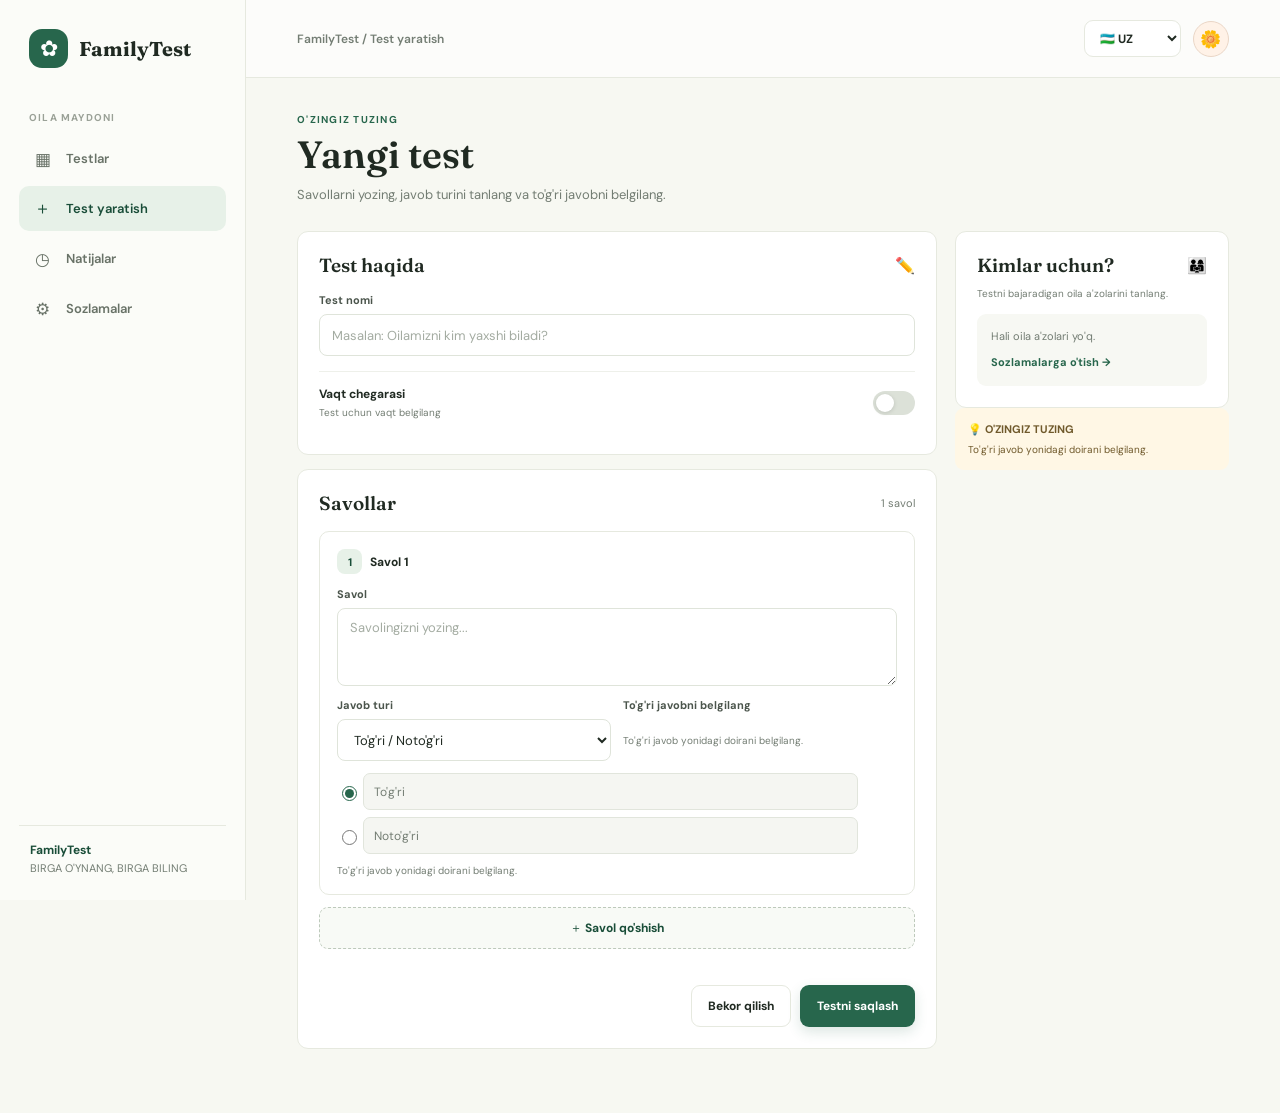
==== Question.html @ 24ad28c7 "first commit" ====
<!doctype html>
<html lang="uz">
<head>
	<meta charset="utf-8">
	<meta name="viewport" content="width=device-width, initial-scale=1">
	<meta name="theme-color" content="#f7f8f2">
	<meta name="description" content="Build a custom family quiz.">
	<title>FamilyTest | Create a test</title>
	<link rel="preconnect" href="https://fonts.googleapis.com">
	<link rel="preconnect" href="https://fonts.gstatic.com" crossorigin>
	<link href="https://fonts.googleapis.com/css2?family=DM+Sans:wght@400;500;600;700&family=Fraunces:opsz,wght@9..144,600;9..144,700&display=swap" rel="stylesheet">
	<link rel="stylesheet" href="Style.css">
	<script src="app.js" defer></script>
</head>
<body data-page="builder">
	<div id="app"></div>
</body>
</html>
---- Style.css ----
:root {
	color-scheme: light;
	--paper: #f7f8f2;
	--surface: #fff;
	--ink: #202a22;
	--muted: #737d73;
	--line: #e6e9df;
	--green: #27664c;
	--green-dark: #194d38;
	--green-soft: #e7f1e8;
	--coral: #e7745c;
	--coral-soft: #fff0e9;
	--yellow: #f2cb68;
	--shadow: 0 16px 44px rgba(32, 42, 34, .07);
	font-family: "DM Sans", "Segoe UI", sans-serif;
	font-synthesis: none;
	text-rendering: optimizeLegibility;
}

* { box-sizing: border-box; }
html { min-width: 320px; scroll-behavior: smooth; }
body { margin: 0; background: var(--paper); color: var(--ink); }
button, input, select, textarea { font: inherit; }
button, a, select { -webkit-tap-highlight-color: transparent; }
button { color: inherit; }
a { color: inherit; text-decoration: none; }
button:focus-visible, a:focus-visible, input:focus-visible, select:focus-visible, textarea:focus-visible { outline: 3px solid rgba(231, 116, 92, .42); outline-offset: 2px; }

.app-shell { min-height: 100vh; }
.sidebar { position: fixed; inset: 0 auto 0 0; z-index: 5; display: flex; width: 246px; flex-direction: column; padding: 29px 19px 20px; border-right: 1px solid var(--line); background: #fbfcf8; }
.brand { display: flex; align-items: center; gap: 11px; padding: 0 10px; }
.brand-mark { display: grid; width: 39px; height: 39px; place-items: center; border-radius: 13px; background: var(--green); color: #fff; font-size: 22px; }
.brand-name { font-family: "Fraunces", Georgia, serif; font-size: 20px; font-weight: 700; letter-spacing: 0; }
.nav-label { margin: 43px 10px 12px; color: #9aa197; font-size: 10px; font-weight: 700; letter-spacing: 1.2px; text-transform: uppercase; }
.side-nav { display: grid; gap: 5px; }
.nav-link { display: flex; min-height: 45px; align-items: center; gap: 12px; padding: 0 12px; border-radius: 10px; color: #687267; font-size: 13px; font-weight: 600; transition: background .18s ease, color .18s ease, transform .18s ease; }
.nav-link:hover { transform: translateX(2px); background: #f0f3eb; color: var(--green-dark); }
.nav-link.active { background: var(--green-soft); color: var(--green-dark); }
.nav-icon { display: grid; width: 23px; place-items: center; font-size: 17px; }
.sidebar-bottom { margin-top: auto; padding: 15px 11px 2px; border-top: 1px solid var(--line); color: var(--muted); font-size: 11px; line-height: 1.6; }
.sidebar-bottom strong { display: block; color: var(--green-dark); font-size: 12px; }

.main-area { min-height: 100vh; margin-left: 246px; }
.topbar { display: flex; min-height: 78px; align-items: center; justify-content: space-between; gap: 16px; padding: 16px clamp(22px, 4vw, 58px); border-bottom: 1px solid var(--line); background: rgba(255, 255, 255, .64); }
.breadcrumb { color: var(--muted); font-size: 12px; font-weight: 600; }
.topbar-right { display: flex; align-items: center; gap: 12px; }
.language-select { min-height: 37px; padding: 0 30px 0 11px; border: 1px solid var(--line); border-radius: 9px; background-color: #fff; color: var(--ink); font-size: 12px; font-weight: 700; }
.user-dot { display: grid; width: 36px; height: 36px; place-items: center; border: 1px solid #ead6c6; border-radius: 50%; background: #fff2e7; font-size: 17px; }
.page-content { width: min(1210px, 100%); margin: 0 auto; padding: 35px clamp(22px, 4vw, 58px) 64px; animation: rise-in .42s ease both; }
@keyframes rise-in { from { opacity: 0; transform: translateY(8px); } to { opacity: 1; transform: translateY(0); } }
.page-heading { display: flex; align-items: flex-end; justify-content: space-between; gap: 20px; margin-bottom: 26px; }
.eyebrow { margin: 0 0 8px; color: var(--green); font-size: 10px; font-weight: 700; letter-spacing: 1.25px; text-transform: uppercase; }
h1, h2, h3, p { margin-top: 0; }
h1, .display-title { margin-bottom: 8px; font-family: "Fraunces", Georgia, serif; font-size: clamp(27px, 3vw, 38px); font-weight: 600; line-height: 1.12; letter-spacing: 0; }
h2 { margin-bottom: 7px; font-family: "Fraunces", Georgia, serif; font-size: 22px; font-weight: 600; letter-spacing: 0; }
h3 { margin-bottom: 6px; font-size: 14px; letter-spacing: 0; }
.subheading, .muted { color: var(--muted); font-size: 13px; line-height: 1.6; }
.subheading { max-width: 590px; margin-bottom: 0; }

.button { display: inline-flex; min-height: 42px; align-items: center; justify-content: center; gap: 8px; padding: 0 16px; border: 1px solid transparent; border-radius: 9px; cursor: pointer; font-size: 12px; font-weight: 700; transition: transform .16s ease, background .16s ease, box-shadow .16s ease; }
.button:hover { transform: translateY(-1px); }
.button-primary { background: var(--green); color: white; box-shadow: 0 5px 13px rgba(39, 102, 76, .16); }
.button-primary:hover { background: var(--green-dark); }
.button-secondary { border-color: var(--line); background: #fff; color: var(--ink); }
.button-secondary:hover { border-color: #bfcbbd; }
.button-quiet { min-height: 35px; padding: 0 10px; background: transparent; color: var(--muted); }
.button-quiet:hover { background: #f0f3eb; color: var(--green-dark); }
.button-danger { min-height: 35px; padding: 0 10px; background: var(--coral-soft); color: #a44734; }
.button:disabled { cursor: not-allowed; opacity: .5; transform: none; }
.icon-button { display: grid; width: 36px; height: 36px; place-items: center; border: 1px solid var(--line); border-radius: 9px; background: #fff; cursor: pointer; font-size: 15px; }

.hero-panel { position: relative; display: grid; min-height: 233px; grid-template-columns: minmax(0, 1.28fr) minmax(210px, .72fr); overflow: hidden; border-radius: 13px; background: var(--green-dark); color: #fff; box-shadow: var(--shadow); }
.hero-copy { position: relative; z-index: 1; display: flex; flex-direction: column; align-items: flex-start; justify-content: center; padding: 32px clamp(24px, 4vw, 43px); }
.hero-copy .eyebrow { color: #b9d5bc; }
.hero-copy h1 { max-width: 480px; margin-bottom: 11px; font-size: clamp(29px, 3.7vw, 43px); }
.hero-copy p { max-width: 455px; margin-bottom: 20px; color: #d3e0d4; font-size: 13px; line-height: 1.6; }
.hero-copy .button { background: var(--yellow); color: #273a2a; box-shadow: none; }
.hero-image { position: relative; min-height: 100%; background: #75967a; }
.hero-image::after { position: absolute; inset: 0; background: linear-gradient(90deg, var(--green-dark) 0%, rgba(25,77,56,.1) 47%, rgba(25,77,56,.03) 100%); content: ""; }
.hero-image img { width: 100%; height: 100%; min-height: 233px; object-fit: cover; object-position: center 43%; }
.hero-sticker { position: absolute; right: 24px; bottom: 18px; z-index: 1; display: grid; width: 58px; height: 58px; place-items: center; transform: rotate(8deg); border: 3px solid rgba(255,255,255,.7); border-radius: 18px; background: var(--yellow); font-size: 29px; }

.stats-grid { display: grid; grid-template-columns: repeat(3, minmax(0, 1fr)); gap: 13px; margin: 19px 0 35px; }
.stat-card { display: flex; min-height: 85px; align-items: center; gap: 13px; padding: 16px 18px; border: 1px solid var(--line); border-radius: 11px; background: var(--surface); }
.stat-icon { display: grid; width: 40px; height: 40px; flex: 0 0 auto; place-items: center; border-radius: 12px; background: var(--green-soft); font-size: 19px; }
.stat-card:nth-child(2) .stat-icon { background: #fff2d8; }
.stat-card:nth-child(3) .stat-icon { background: #ffebe4; }
.stat-value { display: block; font-family: "Fraunces", Georgia, serif; font-size: 23px; font-weight: 600; line-height: 1; }
.stat-label { display: block; margin-top: 5px; color: var(--muted); font-size: 11px; }
.section-heading { display: flex; align-items: center; justify-content: space-between; gap: 14px; margin-bottom: 15px; }
.section-heading h2 { margin: 0; }
.section-kicker { color: var(--muted); font-size: 11px; }
.test-grid { display: grid; grid-template-columns: repeat(2, minmax(0, 1fr)); gap: 14px; }
.test-card { position: relative; min-width: 0; padding: 18px; border: 1px solid var(--line); border-radius: 11px; background: #fff; transition: border-color .2s ease, transform .2s ease, box-shadow .2s ease; }
.test-card:hover { transform: translateY(-2px); border-color: #c6d4c5; box-shadow: 0 10px 28px rgba(32,42,34,.06); }
.test-card-top { display: flex; align-items: flex-start; justify-content: space-between; gap: 10px; }
.test-symbol { display: grid; width: 39px; height: 39px; place-items: center; border-radius: 12px; background: #edf4e9; font-size: 20px; }
.test-meta { margin: 12px 0 15px; color: var(--muted); font-size: 11px; }
.test-meta span + span::before { margin: 0 7px; color: #b9c0b6; content: "·"; }
.member-avatars { display: flex; align-items: center; }
.member-avatar { display: grid; width: 27px; height: 27px; place-items: center; margin-left: -5px; border: 2px solid #fff; border-radius: 50%; background: #f2ead9; font-size: 13px; }
.member-avatar:first-child { margin-left: 0; }
.test-card-actions { display: flex; align-items: center; justify-content: space-between; gap: 8px; margin-top: 16px; padding-top: 13px; border-top: 1px solid #f0f1ec; }
.card-action-group { display: flex; gap: 3px; }
.empty-state { display: grid; min-height: 205px; justify-items: center; align-content: center; padding: 24px; border: 1px dashed #cfd7ca; border-radius: 12px; background: rgba(255,255,255,.62); text-align: center; }
.empty-illustration { display: grid; width: 55px; height: 55px; place-items: center; margin-bottom: 12px; border-radius: 17px; background: #edf4e9; font-size: 26px; }
.empty-state h3 { margin: 0 0 5px; font-family: "Fraunces", Georgia, serif; font-size: 20px; }
.empty-state p { max-width: 370px; margin-bottom: 15px; color: var(--muted); font-size: 12px; line-height: 1.6; }

.builder-layout { display: grid; grid-template-columns: minmax(0, 1fr) 274px; align-items: start; gap: 18px; }
.panel { min-width: 0; padding: 21px; border: 1px solid var(--line); border-radius: 11px; background: var(--surface); }
.panel + .panel { margin-top: 14px; }
.panel-heading { display: flex; align-items: center; justify-content: space-between; gap: 12px; margin-bottom: 16px; }
.panel-heading h2 { margin: 0; font-size: 19px; }
.field { display: grid; gap: 7px; margin-bottom: 15px; }
.field label, .field-label { color: #4b554c; font-size: 11px; font-weight: 700; }
.field input, .field select, .field textarea, .text-input { width: 100%; min-height: 42px; padding: 10px 12px; border: 1px solid #dfe4da; border-radius: 8px; background: #fff; color: var(--ink); font-size: 13px; }
.field textarea { min-height: 78px; resize: vertical; }
.field input::placeholder, .field textarea::placeholder { color: #a4aca2; }
.field-hint { color: var(--muted); font-size: 10px; line-height: 1.5; }
.inline-fields { display: grid; grid-template-columns: 1fr 1fr; gap: 12px; }
.toggle-row { display: flex; align-items: center; justify-content: space-between; gap: 14px; padding: 14px 0; border-top: 1px solid #eef0ea; }
.toggle-copy strong { display: block; font-size: 12px; }
.toggle-copy span { display: block; margin-top: 4px; color: var(--muted); font-size: 10px; }
.toggle-control { position: relative; width: 42px; height: 24px; flex: 0 0 auto; }
.toggle-control input { position: absolute; width: 1px; height: 1px; opacity: 0; }
.toggle-track { position: absolute; inset: 0; border-radius: 99px; background: #dce1d8; cursor: pointer; transition: background .18s ease; }
.toggle-track::after { position: absolute; top: 3px; left: 3px; width: 18px; height: 18px; border-radius: 50%; background: #fff; box-shadow: 0 1px 4px #0002; content: ""; transition: transform .18s ease; }
.toggle-control input:checked + .toggle-track { background: var(--green); }
.toggle-control input:checked + .toggle-track::after { transform: translateX(18px); }
.timer-fields { display: grid; grid-template-columns: 1fr 105px; align-items: center; gap: 12px; padding: 0 0 14px; }
.timer-fields.hidden { display: none; }
.timer-fields label { color: var(--muted); font-size: 11px; }
.timer-fields input { width: 100%; min-height: 37px; padding: 7px 10px; border: 1px solid var(--line); border-radius: 8px; }
.question-card { margin-bottom: 12px; padding: 17px; border: 1px solid var(--line); border-radius: 10px; background: #fff; }
.question-card-head { display: flex; align-items: center; justify-content: space-between; gap: 12px; margin-bottom: 13px; }
.question-number { display: flex; align-items: center; gap: 8px; font-size: 12px; font-weight: 700; }
.number-dot { display: grid; width: 25px; height: 25px; place-items: center; border-radius: 8px; background: var(--green-soft); color: var(--green-dark); font-size: 11px; }
.question-card .field { margin-bottom: 12px; }
.option-list { display: grid; gap: 7px; }
.option-row { display: grid; grid-template-columns: 19px minmax(0,1fr) 32px; align-items: center; gap: 7px; }
.option-row input[type="radio"] { width: 15px; height: 15px; accent-color: var(--green); }
.option-row input[type="text"] { min-width: 0; min-height: 37px; padding: 8px 10px; border: 1px solid #e1e5dc; border-radius: 7px; font-size: 12px; }
.option-row input[type="text"]:disabled { background: #f5f6f2; color: var(--muted); }
.option-remove { width: 30px; height: 30px; border: 0; border-radius: 7px; background: transparent; color: #929b90; cursor: pointer; font-size: 15px; }
.option-remove:hover { background: var(--coral-soft); color: #a44734; }
.correct-hint { margin: 10px 0 0; color: var(--muted); font-size: 10px; }
.add-question { width: 100%; border: 1px dashed #bdc9bb; background: #f8faf6; color: var(--green-dark); }
.form-error { min-height: 17px; margin: 4px 0 10px; color: #ac4936; font-size: 11px; }
.form-actions { display: flex; justify-content: flex-end; gap: 9px; margin-top: 15px; }
.participant-list { display: grid; gap: 8px; }
.participant-choice { display: flex; align-items: center; gap: 9px; padding: 8px; border: 1px solid #edf0e9; border-radius: 8px; cursor: pointer; }
.participant-choice:hover { background: #f9faf7; }
.participant-choice input { accent-color: var(--green); }
.participant-choice .member-avatar { width: 30px; height: 30px; margin: 0; border: 0; }
.participant-name { flex: 1; font-size: 11px; font-weight: 600; }
.participant-role { color: var(--muted); font-size: 9px; }
.side-note { padding: 13px; border-radius: 9px; background: #fff7e5; color: #705a2c; font-size: 10px; line-height: 1.55; }
.side-note strong { display: block; margin-bottom: 4px; font-size: 11px; }
.no-family { padding: 14px; border-radius: 9px; background: #f7f8f3; color: var(--muted); font-size: 11px; line-height: 1.6; }
.no-family a { display: inline-block; margin-top: 8px; color: var(--green); font-weight: 700; }

.settings-grid { display: grid; grid-template-columns: minmax(0, .9fr) minmax(0, 1.1fr); align-items: start; gap: 16px; }
.language-option { display: flex; align-items: center; gap: 12px; padding: 13px 0; border-bottom: 1px solid #eef0ea; }
.language-option:last-child { border-bottom: 0; }
.language-flag { display: grid; width: 36px; height: 36px; place-items: center; border-radius: 10px; background: #f1f3ec; font-size: 18px; }
.language-copy { flex: 1; }
.language-copy strong { display: block; font-size: 12px; }
.language-copy span { display: block; margin-top: 3px; color: var(--muted); font-size: 10px; }
.language-option input { accent-color: var(--green); }
.member-form { display: grid; grid-template-columns: 48px minmax(0, 1fr) 150px auto; align-items: end; gap: 9px; }
.member-preview { display: grid; width: 44px; height: 44px; place-items: center; margin-bottom: 15px; border-radius: 13px; background: #f6f0e4; font-size: 23px; }
.member-form .field { min-width: 0; margin-bottom: 0; }
.member-form .button { margin-bottom: 1px; }
.member-preview-caption { grid-column: 2 / -1; margin-top: -7px; color: var(--muted); font-size: 10px; }
.family-list { display: grid; gap: 8px; margin-top: 17px; }
.family-row { display: flex; min-height: 57px; align-items: center; gap: 11px; padding: 8px 10px; border: 1px solid #eef0ea; border-radius: 9px; }
.family-row .member-avatar { width: 36px; height: 36px; flex: 0 0 auto; margin: 0; border: 0; font-size: 17px; }
.family-copy { min-width: 0; flex: 1; }
.family-copy strong { display: block; overflow: hidden; font-size: 12px; text-overflow: ellipsis; white-space: nowrap; }
.family-copy span { display: block; margin-top: 3px; color: var(--muted); font-size: 10px; }
.settings-tip { margin-top: 15px; padding: 12px; border-radius: 9px; background: #edf4e9; color: #42644b; font-size: 10px; line-height: 1.55; }

.result-grid { display: grid; gap: 11px; }
.result-row { display: grid; grid-template-columns: 44px minmax(0, 1fr) auto; align-items: center; gap: 12px; padding: 14px; border: 1px solid var(--line); border-radius: 10px; background: #fff; }
.result-score { display: grid; width: 43px; height: 43px; place-items: center; border-radius: 12px; background: var(--green-soft); color: var(--green-dark); font-family: "Fraunces", Georgia, serif; font-size: 16px; font-weight: 600; }
.result-copy { min-width: 0; }
.result-copy strong { display: block; overflow: hidden; font-size: 12px; text-overflow: ellipsis; white-space: nowrap; }
.result-copy span { display: block; margin-top: 4px; color: var(--muted); font-size: 10px; }
.result-detail { padding: 20px; border: 1px solid var(--line); border-radius: 11px; background: #fff; }
.score-banner { display: flex; align-items: center; gap: 17px; margin-bottom: 20px; padding: 18px; border-radius: 10px; background: var(--green-dark); color: #fff; }
.score-big { font-family: "Fraunces", Georgia, serif; font-size: 36px; line-height: 1; }
.score-banner p { margin: 5px 0 0; color: #d3e0d4; font-size: 11px; }
.answer-review { display: grid; gap: 8px; margin: 17px 0; }
.answer-item { padding: 12px; border: 1px solid var(--line); border-radius: 8px; font-size: 11px; }
.answer-item.correct { border-color: #cde0ce; background: #f4f9f2; }
.answer-item.incorrect { border-color: #f1d2c7; background: #fff7f3; }
.answer-item strong { display: block; margin-bottom: 5px; }
.answer-item span { color: var(--muted); }
.play-topline { display: flex; align-items: center; justify-content: space-between; gap: 14px; margin-bottom: 17px; }
.timer-pill { display: flex; align-items: center; gap: 7px; padding: 9px 12px; border-radius: 9px; background: #fff3d9; color: #735823; font-size: 12px; font-weight: 700; font-variant-numeric: tabular-nums; }
.timer-pill.urgent { background: #ffebe4; color: #a44734; }
.play-question { margin-bottom: 11px; padding: 16px; border: 1px solid var(--line); border-radius: 10px; background: #fff; }
.play-question-title { margin-bottom: 11px; font-size: 13px; font-weight: 700; line-height: 1.5; }
.play-answer { display: flex; align-items: center; gap: 9px; padding: 8px; color: #566056; font-size: 11px; cursor: pointer; }
.play-answer input { accent-color: var(--green); }
.play-footer { display: flex; align-items: center; justify-content: space-between; gap: 10px; margin-top: 14px; }
.toast { position: fixed; right: 22px; bottom: 22px; z-index: 20; max-width: min(360px, calc(100vw - 32px)); padding: 12px 16px; transform: translateY(10px); border-radius: 9px; background: var(--green-dark); color: white; box-shadow: var(--shadow); font-size: 12px; opacity: 0; pointer-events: none; transition: opacity .2s ease, transform .2s ease; }
.toast.show { transform: translateY(0); opacity: 1; }
.visually-hidden { position: absolute; width: 1px; height: 1px; overflow: hidden; clip: rect(0, 0, 0, 0); white-space: nowrap; clip-path: inset(50%); }

@media (max-width: 1040px) {
	.sidebar { width: 80px; align-items: center; padding-inline: 10px; }
	.brand { padding: 0; }
	.brand-name, .nav-label, .nav-link span:not(.nav-icon), .sidebar-bottom { display: none; }
	.side-nav { width: 100%; margin-top: 43px; }
	.nav-link { justify-content: center; padding: 0; }
	.nav-icon { width: 100%; }
	.main-area { margin-left: 80px; }
	.builder-layout { grid-template-columns: minmax(0, 1fr) 240px; }
}
@media (max-width: 760px) {
	.sidebar { inset: auto 0 0; width: auto; height: 66px; flex-direction: row; justify-content: center; padding: 6px max(8px, env(safe-area-inset-right)) calc(6px + env(safe-area-inset-bottom)) max(8px, env(safe-area-inset-left)); border-top: 1px solid var(--line); border-right: 0; background: rgba(255,255,255,.97); backdrop-filter: blur(14px); }
	.brand, .nav-label, .sidebar-bottom { display: none; }
	.side-nav { display: grid; width: min(480px, 100%); grid-template-columns: repeat(4, 1fr); gap: 4px; margin: 0; }
	.nav-link { min-height: 48px; flex-direction: column; justify-content: center; gap: 2px; padding: 3px 2px; border-radius: 8px; font-size: 9px; }
	.nav-link span:not(.nav-icon) { display: block; }
	.nav-icon { width: auto; font-size: 16px; }
	.main-area { margin-left: 0; padding-bottom: 80px; }
	.topbar { min-height: 62px; padding: 11px 18px; }
	.page-content { padding: 25px 18px 38px; }
	.hero-panel { min-height: 220px; grid-template-columns: minmax(0, 1fr) 32%; }
	.hero-copy { padding: 23px 20px; }
	.hero-copy h1 { font-size: clamp(27px, 7vw, 35px); }
	.hero-copy p { font-size: 11px; }
	.hero-image img { min-height: 220px; }
	.hero-sticker { right: 12px; bottom: 12px; width: 45px; height: 45px; border-radius: 14px; font-size: 22px; }
	.builder-layout { grid-template-columns: 1fr; }
	.builder-sidebar { display: grid; grid-template-columns: 1fr 1fr; gap: 12px; }
	.builder-sidebar .panel { margin: 0; }
}
@media (max-width: 540px) {
	.topbar { min-height: 57px; }
	.breadcrumb { font-size: 10px; }
	.topbar-right { gap: 7px; }
	.language-select { min-height: 34px; padding-left: 8px; font-size: 10px; }
	.user-dot { width: 33px; height: 33px; }
	.page-content { padding-inline: 14px; }
	.page-heading { align-items: flex-start; flex-direction: column; gap: 13px; margin-bottom: 20px; }
	.page-heading > .button { align-self: stretch; }
	h1, .display-title { font-size: 30px; }
	.hero-panel { min-height: 0; grid-template-columns: 1fr; }
	.hero-copy { min-height: 220px; padding: 23px; }
	.hero-image { position: absolute; inset: 0 0 0 44%; opacity: .25; }
	.hero-image::after { background: linear-gradient(90deg, var(--green-dark), rgba(25,77,56,.36)); }
	.hero-image img { min-height: 100%; }
	.hero-sticker { right: 14px; bottom: 13px; }
	.stats-grid { gap: 7px; margin: 13px 0 27px; }
	.stat-card { min-height: 74px; flex-direction: column; align-items: flex-start; gap: 5px; padding: 10px; }
	.stat-icon { width: 27px; height: 27px; border-radius: 8px; font-size: 14px; }
	.stat-value { font-size: 19px; }
	.stat-label { margin-top: 3px; font-size: 9px; }
	.test-grid { grid-template-columns: 1fr; }
	.panel { padding: 16px; }
	.inline-fields { grid-template-columns: 1fr; gap: 0; }
	.builder-sidebar { grid-template-columns: 1fr; }
	.member-form { grid-template-columns: 42px minmax(0, 1fr); align-items: end; }
	.member-preview { width: 38px; height: 42px; }
	.member-form .field:nth-child(3) { grid-column: 2; }
	.member-form .button { grid-column: 2; justify-self: start; margin-top: 10px; }
	.member-preview-caption { grid-column: 2; }
	.result-row { grid-template-columns: 42px minmax(0, 1fr); }
	.result-row .button { grid-column: 2; justify-self: start; }
	.form-actions { flex-direction: column-reverse; }
	.form-actions .button { width: 100%; }
}
@media (prefers-reduced-motion: reduce) {
	*, *::before, *::after { scroll-behavior: auto !important; animation-duration: .01ms !important; transition-duration: .01ms !important; }
}
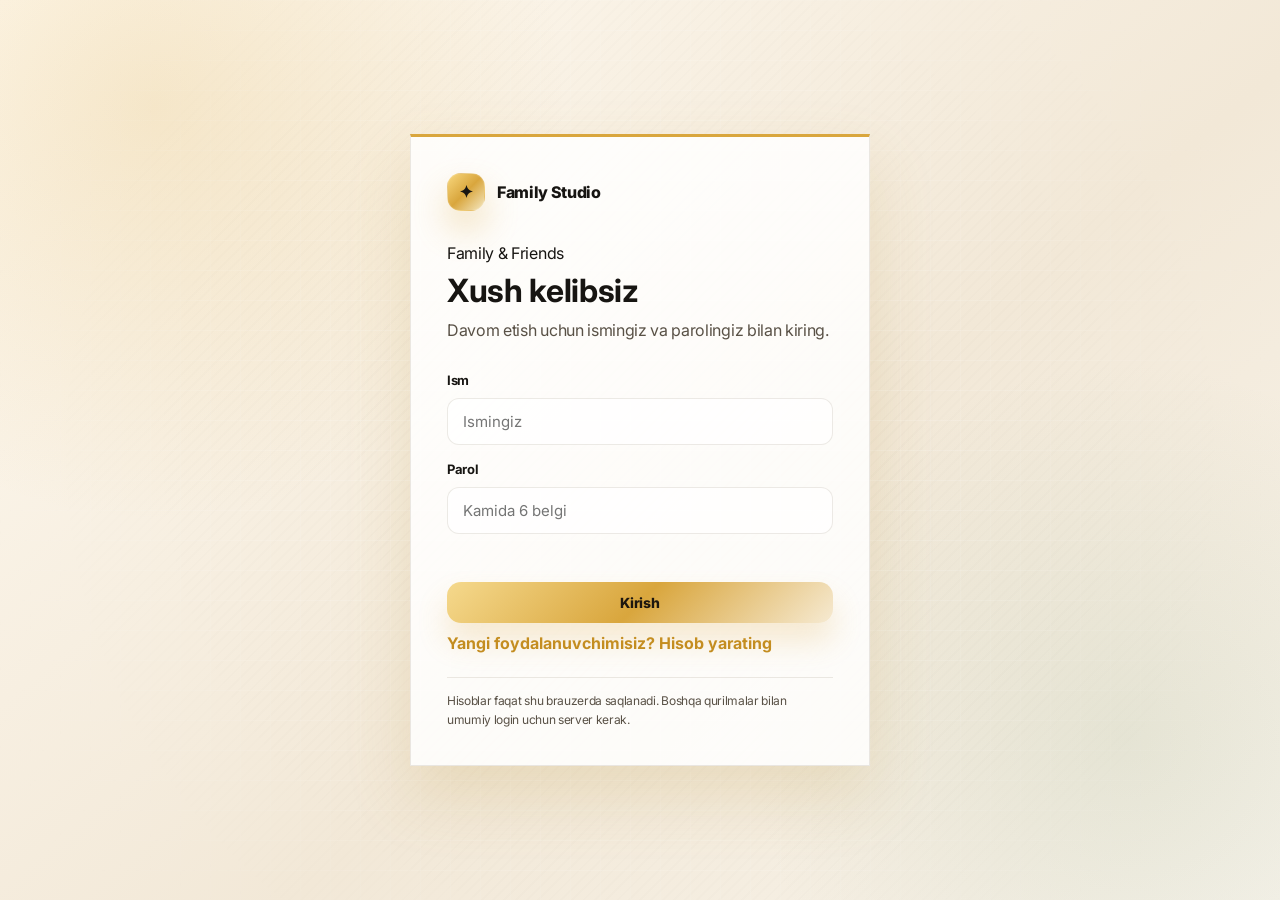
==== commit 8573f4d6: "o'zgarishlar haqida qisqacha izoh" ====
--- a/Question.html
+++ b/Question.html
@@ -10,6 +10,9 @@
 	<link rel="preconnect" href="https://fonts.gstatic.com" crossorigin>
 	<link href="https://fonts.googleapis.com/css2?family=DM+Sans:wght@400;500;600;700&family=Fraunces:opsz,wght@9..144,600;9..144,700&display=swap" rel="stylesheet">
 	<link rel="stylesheet" href="Style.css">
+	<script src="service.js" defer></script>
+	<script src="users.js" defer></script>
+	<script src="logIn.js" defer></script>
 	<script src="app.js" defer></script>
 </head>
 <body data-page="builder">
--- a/Style.css
+++ b/Style.css
@@ -1,279 +1,1401 @@
+@import url('https://fonts.googleapis.com/css2?family=Inter:wght@400;500;600;700;800;900&display=swap');
+
 :root {
-	color-scheme: light;
-	--paper: #f7f8f2;
-	--surface: #fff;
-	--ink: #202a22;
-	--muted: #737d73;
-	--line: #e6e9df;
-	--green: #27664c;
-	--green-dark: #194d38;
-	--green-soft: #e7f1e8;
-	--coral: #e7745c;
-	--coral-soft: #fff0e9;
-	--yellow: #f2cb68;
-	--shadow: 0 16px 44px rgba(32, 42, 34, .07);
-	font-family: "DM Sans", "Segoe UI", sans-serif;
-	font-synthesis: none;
-	text-rendering: optimizeLegibility;
-}
-
-* { box-sizing: border-box; }
-html { min-width: 320px; scroll-behavior: smooth; }
-body { margin: 0; background: var(--paper); color: var(--ink); }
-button, input, select, textarea { font: inherit; }
-button, a, select { -webkit-tap-highlight-color: transparent; }
-button { color: inherit; }
-a { color: inherit; text-decoration: none; }
-button:focus-visible, a:focus-visible, input:focus-visible, select:focus-visible, textarea:focus-visible { outline: 3px solid rgba(231, 116, 92, .42); outline-offset: 2px; }
-
-.app-shell { min-height: 100vh; }
-.sidebar { position: fixed; inset: 0 auto 0 0; z-index: 5; display: flex; width: 246px; flex-direction: column; padding: 29px 19px 20px; border-right: 1px solid var(--line); background: #fbfcf8; }
-.brand { display: flex; align-items: center; gap: 11px; padding: 0 10px; }
-.brand-mark { display: grid; width: 39px; height: 39px; place-items: center; border-radius: 13px; background: var(--green); color: #fff; font-size: 22px; }
-.brand-name { font-family: "Fraunces", Georgia, serif; font-size: 20px; font-weight: 700; letter-spacing: 0; }
-.nav-label { margin: 43px 10px 12px; color: #9aa197; font-size: 10px; font-weight: 700; letter-spacing: 1.2px; text-transform: uppercase; }
-.side-nav { display: grid; gap: 5px; }
-.nav-link { display: flex; min-height: 45px; align-items: center; gap: 12px; padding: 0 12px; border-radius: 10px; color: #687267; font-size: 13px; font-weight: 600; transition: background .18s ease, color .18s ease, transform .18s ease; }
-.nav-link:hover { transform: translateX(2px); background: #f0f3eb; color: var(--green-dark); }
-.nav-link.active { background: var(--green-soft); color: var(--green-dark); }
-.nav-icon { display: grid; width: 23px; place-items: center; font-size: 17px; }
-.sidebar-bottom { margin-top: auto; padding: 15px 11px 2px; border-top: 1px solid var(--line); color: var(--muted); font-size: 11px; line-height: 1.6; }
-.sidebar-bottom strong { display: block; color: var(--green-dark); font-size: 12px; }
-
-.main-area { min-height: 100vh; margin-left: 246px; }
-.topbar { display: flex; min-height: 78px; align-items: center; justify-content: space-between; gap: 16px; padding: 16px clamp(22px, 4vw, 58px); border-bottom: 1px solid var(--line); background: rgba(255, 255, 255, .64); }
-.breadcrumb { color: var(--muted); font-size: 12px; font-weight: 600; }
-.topbar-right { display: flex; align-items: center; gap: 12px; }
-.language-select { min-height: 37px; padding: 0 30px 0 11px; border: 1px solid var(--line); border-radius: 9px; background-color: #fff; color: var(--ink); font-size: 12px; font-weight: 700; }
-.user-dot { display: grid; width: 36px; height: 36px; place-items: center; border: 1px solid #ead6c6; border-radius: 50%; background: #fff2e7; font-size: 17px; }
-.page-content { width: min(1210px, 100%); margin: 0 auto; padding: 35px clamp(22px, 4vw, 58px) 64px; animation: rise-in .42s ease both; }
-@keyframes rise-in { from { opacity: 0; transform: translateY(8px); } to { opacity: 1; transform: translateY(0); } }
-.page-heading { display: flex; align-items: flex-end; justify-content: space-between; gap: 20px; margin-bottom: 26px; }
-.eyebrow { margin: 0 0 8px; color: var(--green); font-size: 10px; font-weight: 700; letter-spacing: 1.25px; text-transform: uppercase; }
-h1, h2, h3, p { margin-top: 0; }
-h1, .display-title { margin-bottom: 8px; font-family: "Fraunces", Georgia, serif; font-size: clamp(27px, 3vw, 38px); font-weight: 600; line-height: 1.12; letter-spacing: 0; }
-h2 { margin-bottom: 7px; font-family: "Fraunces", Georgia, serif; font-size: 22px; font-weight: 600; letter-spacing: 0; }
-h3 { margin-bottom: 6px; font-size: 14px; letter-spacing: 0; }
-.subheading, .muted { color: var(--muted); font-size: 13px; line-height: 1.6; }
-.subheading { max-width: 590px; margin-bottom: 0; }
-
-.button { display: inline-flex; min-height: 42px; align-items: center; justify-content: center; gap: 8px; padding: 0 16px; border: 1px solid transparent; border-radius: 9px; cursor: pointer; font-size: 12px; font-weight: 700; transition: transform .16s ease, background .16s ease, box-shadow .16s ease; }
-.button:hover { transform: translateY(-1px); }
-.button-primary { background: var(--green); color: white; box-shadow: 0 5px 13px rgba(39, 102, 76, .16); }
-.button-primary:hover { background: var(--green-dark); }
-.button-secondary { border-color: var(--line); background: #fff; color: var(--ink); }
-.button-secondary:hover { border-color: #bfcbbd; }
-.button-quiet { min-height: 35px; padding: 0 10px; background: transparent; color: var(--muted); }
-.button-quiet:hover { background: #f0f3eb; color: var(--green-dark); }
-.button-danger { min-height: 35px; padding: 0 10px; background: var(--coral-soft); color: #a44734; }
-.button:disabled { cursor: not-allowed; opacity: .5; transform: none; }
-.icon-button { display: grid; width: 36px; height: 36px; place-items: center; border: 1px solid var(--line); border-radius: 9px; background: #fff; cursor: pointer; font-size: 15px; }
-
-.hero-panel { position: relative; display: grid; min-height: 233px; grid-template-columns: minmax(0, 1.28fr) minmax(210px, .72fr); overflow: hidden; border-radius: 13px; background: var(--green-dark); color: #fff; box-shadow: var(--shadow); }
-.hero-copy { position: relative; z-index: 1; display: flex; flex-direction: column; align-items: flex-start; justify-content: center; padding: 32px clamp(24px, 4vw, 43px); }
-.hero-copy .eyebrow { color: #b9d5bc; }
-.hero-copy h1 { max-width: 480px; margin-bottom: 11px; font-size: clamp(29px, 3.7vw, 43px); }
-.hero-copy p { max-width: 455px; margin-bottom: 20px; color: #d3e0d4; font-size: 13px; line-height: 1.6; }
-.hero-copy .button { background: var(--yellow); color: #273a2a; box-shadow: none; }
-.hero-image { position: relative; min-height: 100%; background: #75967a; }
-.hero-image::after { position: absolute; inset: 0; background: linear-gradient(90deg, var(--green-dark) 0%, rgba(25,77,56,.1) 47%, rgba(25,77,56,.03) 100%); content: ""; }
-.hero-image img { width: 100%; height: 100%; min-height: 233px; object-fit: cover; object-position: center 43%; }
-.hero-sticker { position: absolute; right: 24px; bottom: 18px; z-index: 1; display: grid; width: 58px; height: 58px; place-items: center; transform: rotate(8deg); border: 3px solid rgba(255,255,255,.7); border-radius: 18px; background: var(--yellow); font-size: 29px; }
-
-.stats-grid { display: grid; grid-template-columns: repeat(3, minmax(0, 1fr)); gap: 13px; margin: 19px 0 35px; }
-.stat-card { display: flex; min-height: 85px; align-items: center; gap: 13px; padding: 16px 18px; border: 1px solid var(--line); border-radius: 11px; background: var(--surface); }
-.stat-icon { display: grid; width: 40px; height: 40px; flex: 0 0 auto; place-items: center; border-radius: 12px; background: var(--green-soft); font-size: 19px; }
-.stat-card:nth-child(2) .stat-icon { background: #fff2d8; }
-.stat-card:nth-child(3) .stat-icon { background: #ffebe4; }
-.stat-value { display: block; font-family: "Fraunces", Georgia, serif; font-size: 23px; font-weight: 600; line-height: 1; }
-.stat-label { display: block; margin-top: 5px; color: var(--muted); font-size: 11px; }
-.section-heading { display: flex; align-items: center; justify-content: space-between; gap: 14px; margin-bottom: 15px; }
-.section-heading h2 { margin: 0; }
-.section-kicker { color: var(--muted); font-size: 11px; }
-.test-grid { display: grid; grid-template-columns: repeat(2, minmax(0, 1fr)); gap: 14px; }
-.test-card { position: relative; min-width: 0; padding: 18px; border: 1px solid var(--line); border-radius: 11px; background: #fff; transition: border-color .2s ease, transform .2s ease, box-shadow .2s ease; }
-.test-card:hover { transform: translateY(-2px); border-color: #c6d4c5; box-shadow: 0 10px 28px rgba(32,42,34,.06); }
-.test-card-top { display: flex; align-items: flex-start; justify-content: space-between; gap: 10px; }
-.test-symbol { display: grid; width: 39px; height: 39px; place-items: center; border-radius: 12px; background: #edf4e9; font-size: 20px; }
-.test-meta { margin: 12px 0 15px; color: var(--muted); font-size: 11px; }
-.test-meta span + span::before { margin: 0 7px; color: #b9c0b6; content: "·"; }
-.member-avatars { display: flex; align-items: center; }
-.member-avatar { display: grid; width: 27px; height: 27px; place-items: center; margin-left: -5px; border: 2px solid #fff; border-radius: 50%; background: #f2ead9; font-size: 13px; }
-.member-avatar:first-child { margin-left: 0; }
-.test-card-actions { display: flex; align-items: center; justify-content: space-between; gap: 8px; margin-top: 16px; padding-top: 13px; border-top: 1px solid #f0f1ec; }
-.card-action-group { display: flex; gap: 3px; }
-.empty-state { display: grid; min-height: 205px; justify-items: center; align-content: center; padding: 24px; border: 1px dashed #cfd7ca; border-radius: 12px; background: rgba(255,255,255,.62); text-align: center; }
-.empty-illustration { display: grid; width: 55px; height: 55px; place-items: center; margin-bottom: 12px; border-radius: 17px; background: #edf4e9; font-size: 26px; }
-.empty-state h3 { margin: 0 0 5px; font-family: "Fraunces", Georgia, serif; font-size: 20px; }
-.empty-state p { max-width: 370px; margin-bottom: 15px; color: var(--muted); font-size: 12px; line-height: 1.6; }
-
-.builder-layout { display: grid; grid-template-columns: minmax(0, 1fr) 274px; align-items: start; gap: 18px; }
-.panel { min-width: 0; padding: 21px; border: 1px solid var(--line); border-radius: 11px; background: var(--surface); }
-.panel + .panel { margin-top: 14px; }
-.panel-heading { display: flex; align-items: center; justify-content: space-between; gap: 12px; margin-bottom: 16px; }
-.panel-heading h2 { margin: 0; font-size: 19px; }
-.field { display: grid; gap: 7px; margin-bottom: 15px; }
-.field label, .field-label { color: #4b554c; font-size: 11px; font-weight: 700; }
-.field input, .field select, .field textarea, .text-input { width: 100%; min-height: 42px; padding: 10px 12px; border: 1px solid #dfe4da; border-radius: 8px; background: #fff; color: var(--ink); font-size: 13px; }
-.field textarea { min-height: 78px; resize: vertical; }
-.field input::placeholder, .field textarea::placeholder { color: #a4aca2; }
-.field-hint { color: var(--muted); font-size: 10px; line-height: 1.5; }
-.inline-fields { display: grid; grid-template-columns: 1fr 1fr; gap: 12px; }
-.toggle-row { display: flex; align-items: center; justify-content: space-between; gap: 14px; padding: 14px 0; border-top: 1px solid #eef0ea; }
-.toggle-copy strong { display: block; font-size: 12px; }
-.toggle-copy span { display: block; margin-top: 4px; color: var(--muted); font-size: 10px; }
-.toggle-control { position: relative; width: 42px; height: 24px; flex: 0 0 auto; }
-.toggle-control input { position: absolute; width: 1px; height: 1px; opacity: 0; }
-.toggle-track { position: absolute; inset: 0; border-radius: 99px; background: #dce1d8; cursor: pointer; transition: background .18s ease; }
-.toggle-track::after { position: absolute; top: 3px; left: 3px; width: 18px; height: 18px; border-radius: 50%; background: #fff; box-shadow: 0 1px 4px #0002; content: ""; transition: transform .18s ease; }
-.toggle-control input:checked + .toggle-track { background: var(--green); }
-.toggle-control input:checked + .toggle-track::after { transform: translateX(18px); }
-.timer-fields { display: grid; grid-template-columns: 1fr 105px; align-items: center; gap: 12px; padding: 0 0 14px; }
-.timer-fields.hidden { display: none; }
-.timer-fields label { color: var(--muted); font-size: 11px; }
-.timer-fields input { width: 100%; min-height: 37px; padding: 7px 10px; border: 1px solid var(--line); border-radius: 8px; }
-.question-card { margin-bottom: 12px; padding: 17px; border: 1px solid var(--line); border-radius: 10px; background: #fff; }
-.question-card-head { display: flex; align-items: center; justify-content: space-between; gap: 12px; margin-bottom: 13px; }
-.question-number { display: flex; align-items: center; gap: 8px; font-size: 12px; font-weight: 700; }
-.number-dot { display: grid; width: 25px; height: 25px; place-items: center; border-radius: 8px; background: var(--green-soft); color: var(--green-dark); font-size: 11px; }
-.question-card .field { margin-bottom: 12px; }
-.option-list { display: grid; gap: 7px; }
-.option-row { display: grid; grid-template-columns: 19px minmax(0,1fr) 32px; align-items: center; gap: 7px; }
-.option-row input[type="radio"] { width: 15px; height: 15px; accent-color: var(--green); }
-.option-row input[type="text"] { min-width: 0; min-height: 37px; padding: 8px 10px; border: 1px solid #e1e5dc; border-radius: 7px; font-size: 12px; }
-.option-row input[type="text"]:disabled { background: #f5f6f2; color: var(--muted); }
-.option-remove { width: 30px; height: 30px; border: 0; border-radius: 7px; background: transparent; color: #929b90; cursor: pointer; font-size: 15px; }
-.option-remove:hover { background: var(--coral-soft); color: #a44734; }
-.correct-hint { margin: 10px 0 0; color: var(--muted); font-size: 10px; }
-.add-question { width: 100%; border: 1px dashed #bdc9bb; background: #f8faf6; color: var(--green-dark); }
-.form-error { min-height: 17px; margin: 4px 0 10px; color: #ac4936; font-size: 11px; }
-.form-actions { display: flex; justify-content: flex-end; gap: 9px; margin-top: 15px; }
-.participant-list { display: grid; gap: 8px; }
-.participant-choice { display: flex; align-items: center; gap: 9px; padding: 8px; border: 1px solid #edf0e9; border-radius: 8px; cursor: pointer; }
-.participant-choice:hover { background: #f9faf7; }
-.participant-choice input { accent-color: var(--green); }
-.participant-choice .member-avatar { width: 30px; height: 30px; margin: 0; border: 0; }
-.participant-name { flex: 1; font-size: 11px; font-weight: 600; }
-.participant-role { color: var(--muted); font-size: 9px; }
-.side-note { padding: 13px; border-radius: 9px; background: #fff7e5; color: #705a2c; font-size: 10px; line-height: 1.55; }
-.side-note strong { display: block; margin-bottom: 4px; font-size: 11px; }
-.no-family { padding: 14px; border-radius: 9px; background: #f7f8f3; color: var(--muted); font-size: 11px; line-height: 1.6; }
-.no-family a { display: inline-block; margin-top: 8px; color: var(--green); font-weight: 700; }
-
-.settings-grid { display: grid; grid-template-columns: minmax(0, .9fr) minmax(0, 1.1fr); align-items: start; gap: 16px; }
-.language-option { display: flex; align-items: center; gap: 12px; padding: 13px 0; border-bottom: 1px solid #eef0ea; }
-.language-option:last-child { border-bottom: 0; }
-.language-flag { display: grid; width: 36px; height: 36px; place-items: center; border-radius: 10px; background: #f1f3ec; font-size: 18px; }
-.language-copy { flex: 1; }
-.language-copy strong { display: block; font-size: 12px; }
-.language-copy span { display: block; margin-top: 3px; color: var(--muted); font-size: 10px; }
-.language-option input { accent-color: var(--green); }
-.member-form { display: grid; grid-template-columns: 48px minmax(0, 1fr) 150px auto; align-items: end; gap: 9px; }
-.member-preview { display: grid; width: 44px; height: 44px; place-items: center; margin-bottom: 15px; border-radius: 13px; background: #f6f0e4; font-size: 23px; }
-.member-form .field { min-width: 0; margin-bottom: 0; }
-.member-form .button { margin-bottom: 1px; }
-.member-preview-caption { grid-column: 2 / -1; margin-top: -7px; color: var(--muted); font-size: 10px; }
-.family-list { display: grid; gap: 8px; margin-top: 17px; }
-.family-row { display: flex; min-height: 57px; align-items: center; gap: 11px; padding: 8px 10px; border: 1px solid #eef0ea; border-radius: 9px; }
-.family-row .member-avatar { width: 36px; height: 36px; flex: 0 0 auto; margin: 0; border: 0; font-size: 17px; }
-.family-copy { min-width: 0; flex: 1; }
-.family-copy strong { display: block; overflow: hidden; font-size: 12px; text-overflow: ellipsis; white-space: nowrap; }
-.family-copy span { display: block; margin-top: 3px; color: var(--muted); font-size: 10px; }
-.settings-tip { margin-top: 15px; padding: 12px; border-radius: 9px; background: #edf4e9; color: #42644b; font-size: 10px; line-height: 1.55; }
-
-.result-grid { display: grid; gap: 11px; }
-.result-row { display: grid; grid-template-columns: 44px minmax(0, 1fr) auto; align-items: center; gap: 12px; padding: 14px; border: 1px solid var(--line); border-radius: 10px; background: #fff; }
-.result-score { display: grid; width: 43px; height: 43px; place-items: center; border-radius: 12px; background: var(--green-soft); color: var(--green-dark); font-family: "Fraunces", Georgia, serif; font-size: 16px; font-weight: 600; }
-.result-copy { min-width: 0; }
-.result-copy strong { display: block; overflow: hidden; font-size: 12px; text-overflow: ellipsis; white-space: nowrap; }
-.result-copy span { display: block; margin-top: 4px; color: var(--muted); font-size: 10px; }
-.result-detail { padding: 20px; border: 1px solid var(--line); border-radius: 11px; background: #fff; }
-.score-banner { display: flex; align-items: center; gap: 17px; margin-bottom: 20px; padding: 18px; border-radius: 10px; background: var(--green-dark); color: #fff; }
-.score-big { font-family: "Fraunces", Georgia, serif; font-size: 36px; line-height: 1; }
-.score-banner p { margin: 5px 0 0; color: #d3e0d4; font-size: 11px; }
-.answer-review { display: grid; gap: 8px; margin: 17px 0; }
-.answer-item { padding: 12px; border: 1px solid var(--line); border-radius: 8px; font-size: 11px; }
-.answer-item.correct { border-color: #cde0ce; background: #f4f9f2; }
-.answer-item.incorrect { border-color: #f1d2c7; background: #fff7f3; }
-.answer-item strong { display: block; margin-bottom: 5px; }
-.answer-item span { color: var(--muted); }
-.play-topline { display: flex; align-items: center; justify-content: space-between; gap: 14px; margin-bottom: 17px; }
-.timer-pill { display: flex; align-items: center; gap: 7px; padding: 9px 12px; border-radius: 9px; background: #fff3d9; color: #735823; font-size: 12px; font-weight: 700; font-variant-numeric: tabular-nums; }
-.timer-pill.urgent { background: #ffebe4; color: #a44734; }
-.play-question { margin-bottom: 11px; padding: 16px; border: 1px solid var(--line); border-radius: 10px; background: #fff; }
-.play-question-title { margin-bottom: 11px; font-size: 13px; font-weight: 700; line-height: 1.5; }
-.play-answer { display: flex; align-items: center; gap: 9px; padding: 8px; color: #566056; font-size: 11px; cursor: pointer; }
-.play-answer input { accent-color: var(--green); }
-.play-footer { display: flex; align-items: center; justify-content: space-between; gap: 10px; margin-top: 14px; }
-.toast { position: fixed; right: 22px; bottom: 22px; z-index: 20; max-width: min(360px, calc(100vw - 32px)); padding: 12px 16px; transform: translateY(10px); border-radius: 9px; background: var(--green-dark); color: white; box-shadow: var(--shadow); font-size: 12px; opacity: 0; pointer-events: none; transition: opacity .2s ease, transform .2s ease; }
-.toast.show { transform: translateY(0); opacity: 1; }
-.visually-hidden { position: absolute; width: 1px; height: 1px; overflow: hidden; clip: rect(0, 0, 0, 0); white-space: nowrap; clip-path: inset(50%); }
-
-@media (max-width: 1040px) {
-	.sidebar { width: 80px; align-items: center; padding-inline: 10px; }
-	.brand { padding: 0; }
-	.brand-name, .nav-label, .nav-link span:not(.nav-icon), .sidebar-bottom { display: none; }
-	.side-nav { width: 100%; margin-top: 43px; }
-	.nav-link { justify-content: center; padding: 0; }
-	.nav-icon { width: 100%; }
-	.main-area { margin-left: 80px; }
-	.builder-layout { grid-template-columns: minmax(0, 1fr) 240px; }
-}
-@media (max-width: 760px) {
-	.sidebar { inset: auto 0 0; width: auto; height: 66px; flex-direction: row; justify-content: center; padding: 6px max(8px, env(safe-area-inset-right)) calc(6px + env(safe-area-inset-bottom)) max(8px, env(safe-area-inset-left)); border-top: 1px solid var(--line); border-right: 0; background: rgba(255,255,255,.97); backdrop-filter: blur(14px); }
-	.brand, .nav-label, .sidebar-bottom { display: none; }
-	.side-nav { display: grid; width: min(480px, 100%); grid-template-columns: repeat(4, 1fr); gap: 4px; margin: 0; }
-	.nav-link { min-height: 48px; flex-direction: column; justify-content: center; gap: 2px; padding: 3px 2px; border-radius: 8px; font-size: 9px; }
-	.nav-link span:not(.nav-icon) { display: block; }
-	.nav-icon { width: auto; font-size: 16px; }
-	.main-area { margin-left: 0; padding-bottom: 80px; }
-	.topbar { min-height: 62px; padding: 11px 18px; }
-	.page-content { padding: 25px 18px 38px; }
-	.hero-panel { min-height: 220px; grid-template-columns: minmax(0, 1fr) 32%; }
-	.hero-copy { padding: 23px 20px; }
-	.hero-copy h1 { font-size: clamp(27px, 7vw, 35px); }
-	.hero-copy p { font-size: 11px; }
-	.hero-image img { min-height: 220px; }
-	.hero-sticker { right: 12px; bottom: 12px; width: 45px; height: 45px; border-radius: 14px; font-size: 22px; }
-	.builder-layout { grid-template-columns: 1fr; }
-	.builder-sidebar { display: grid; grid-template-columns: 1fr 1fr; gap: 12px; }
-	.builder-sidebar .panel { margin: 0; }
-}
-@media (max-width: 540px) {
-	.topbar { min-height: 57px; }
-	.breadcrumb { font-size: 10px; }
-	.topbar-right { gap: 7px; }
-	.language-select { min-height: 34px; padding-left: 8px; font-size: 10px; }
-	.user-dot { width: 33px; height: 33px; }
-	.page-content { padding-inline: 14px; }
-	.page-heading { align-items: flex-start; flex-direction: column; gap: 13px; margin-bottom: 20px; }
-	.page-heading > .button { align-self: stretch; }
-	h1, .display-title { font-size: 30px; }
-	.hero-panel { min-height: 0; grid-template-columns: 1fr; }
-	.hero-copy { min-height: 220px; padding: 23px; }
-	.hero-image { position: absolute; inset: 0 0 0 44%; opacity: .25; }
-	.hero-image::after { background: linear-gradient(90deg, var(--green-dark), rgba(25,77,56,.36)); }
-	.hero-image img { min-height: 100%; }
-	.hero-sticker { right: 14px; bottom: 13px; }
-	.stats-grid { gap: 7px; margin: 13px 0 27px; }
-	.stat-card { min-height: 74px; flex-direction: column; align-items: flex-start; gap: 5px; padding: 10px; }
-	.stat-icon { width: 27px; height: 27px; border-radius: 8px; font-size: 14px; }
-	.stat-value { font-size: 19px; }
-	.stat-label { margin-top: 3px; font-size: 9px; }
-	.test-grid { grid-template-columns: 1fr; }
-	.panel { padding: 16px; }
-	.inline-fields { grid-template-columns: 1fr; gap: 0; }
-	.builder-sidebar { grid-template-columns: 1fr; }
-	.member-form { grid-template-columns: 42px minmax(0, 1fr); align-items: end; }
-	.member-preview { width: 38px; height: 42px; }
-	.member-form .field:nth-child(3) { grid-column: 2; }
-	.member-form .button { grid-column: 2; justify-self: start; margin-top: 10px; }
-	.member-preview-caption { grid-column: 2; }
-	.result-row { grid-template-columns: 42px minmax(0, 1fr); }
-	.result-row .button { grid-column: 2; justify-self: start; }
-	.form-actions { flex-direction: column-reverse; }
-	.form-actions .button { width: 100%; }
-}
-@media (prefers-reduced-motion: reduce) {
-	*, *::before, *::after { scroll-behavior: auto !important; animation-duration: .01ms !important; transition-duration: .01ms !important; }
-}
+    --bg-main: #f7f1e6;
+    --bg-surface: rgba(255, 255, 255, 0.8);
+    --bg-soft: #fffaf2;
+    --bg-sidebar: linear-gradient(180deg, #0f0f10 0%, #171512 100%);
+    --text-primary: #171512;
+    --text-secondary: #595146;
+    --text-muted: #857a6d;
+    --border-color: rgba(99, 82, 54, 0.12);
+    --primary: #d9a63d;
+    --primary-strong: #c28c1f;
+    --primary-hover: #c68b1f;
+    --primary-soft: rgba(217, 166, 61, 0.12);
+    --primary-glow: rgba(217, 166, 61, 0.18);
+    --accent-success: #6b8d5b;
+    --accent-success-soft: rgba(107, 141, 91, 0.12);
+    --accent-danger: #cf6d59;
+    --accent-danger-soft: rgba(207, 109, 89, 0.12);
+    --accent-warning: #edb634;
+    --shadow-sm: 0 10px 24px rgba(23, 21, 18, 0.05);
+    --shadow-md: 0 20px 36px rgba(23, 21, 18, 0.08);
+    --shadow-lg: 0 30px 60px rgba(181, 142, 52, 0.18);
+    --radius-sm: 10px;
+    --radius-md: 16px;
+    --radius-lg: 24px;
+    --transition: all 0.25s ease-in-out;
+}
+
+[data-theme="dark"] {
+    --bg-main: #101010;
+    --bg-surface: rgba(28, 27, 25, 0.8);
+    --bg-soft: #171512;
+    --bg-sidebar: linear-gradient(180deg, #050505 0%, #18120d 100%);
+    --text-primary: #f8f3eb;
+    --text-secondary: #d8ceb7;
+    --text-muted: #b7ad9a;
+    --border-color: rgba(210, 190, 154, 0.18);
+    --primary: #efc75d;
+    --primary-hover: #f3d580;
+    --primary-soft: rgba(239, 199, 93, 0.14);
+    --primary-glow: rgba(239, 199, 93, 0.2);
+    --accent-success: #8ab67f;
+    --accent-success-soft: rgba(138, 182, 127, 0.12);
+    --accent-danger: #df8e79;
+    --accent-danger-soft: rgba(223, 142, 121, 0.12);
+    --accent-warning: #f0be4f;
+    --shadow-sm: 0 12px 26px rgba(0, 0, 0, 0.28);
+    --shadow-md: 0 20px 42px rgba(0, 0, 0, 0.35);
+    --shadow-lg: 0 30px 62px rgba(0, 0, 0, 0.42);
+}
+
+[data-theme="dark"] body {
+    background:
+        radial-gradient(circle at top left, rgba(239, 199, 93, 0.12), transparent 28%),
+        radial-gradient(circle at bottom right, rgba(255, 255, 255, 0.04), transparent 30%),
+        linear-gradient(180deg, #101010 0%, #17120d 100%);
+}
+
+[data-theme="dark"] .topbar {
+    background: rgba(15, 23, 42, 0.72);
+    border-color: rgba(148, 163, 184, 0.12);
+}
+
+[data-theme="dark"] .card {
+    background: rgba(15, 23, 42, 0.7);
+    border-color: rgba(148, 163, 184, 0.12);
+    box-shadow: 0 18px 32px rgba(2, 6, 23, 0.45), inset 0 1px 0 rgba(255,255,255,0.02);
+}
+
+[data-theme="dark"] .form-control,
+[data-theme="dark"] .profile-select,
+[data-theme="dark"] .theme-toggle-btn {
+    background: rgba(15, 23, 42, 0.92);
+    border-color: rgba(148, 163, 184, 0.15);
+    color: var(--text-primary);
+}
+
+[data-theme="dark"] .btn-secondary {
+    background: rgba(15, 23, 42, 0.9);
+    color: var(--text-primary);
+}
+
+[data-theme="dark"] .question-builder-item {
+    background: linear-gradient(180deg, rgba(15, 23, 42, 0.75), rgba(17, 28, 52, 0.88));
+}
+
+[data-theme="dark"] .toast {
+    background: rgba(15, 23, 42, 0.96);
+}
+
+[data-theme="dark"] .modal-card {
+    background: rgba(15, 23, 42, 0.97);
+    border-color: rgba(148, 163, 184, 0.12);
+}
+
+* {
+    box-sizing: border-box;
+    margin: 0;
+    padding: 0;
+}
+
+html {
+    scroll-behavior: smooth;
+}
+
+body {
+    font-family: 'Inter', 'Segoe UI', sans-serif;
+    background:
+        radial-gradient(circle at top left, rgba(217, 166, 61, 0.18), transparent 28%),
+        radial-gradient(circle at bottom right, rgba(255, 255, 255, 0.9), transparent 20%),
+        linear-gradient(180deg, #fffaf4 0%, #f7f1e6 100%);
+    color: var(--text-primary);
+    transition: background 0.3s ease, color 0.3s ease;
+    min-height: 100vh;
+    overflow-x: hidden;
+    letter-spacing: -0.02em;
+}
+
+body::before {
+    content: "";
+    position: fixed;
+    inset: 0;
+    pointer-events: none;
+    background:
+        linear-gradient(rgba(255,255,255,0.27) 1px, transparent 1px),
+        linear-gradient(90deg, rgba(255,255,255,0.18) 1px, transparent 1px),
+        repeating-linear-gradient(135deg, rgba(32, 30, 27, 0.02) 0, rgba(32,30,27,0.02) 2px, transparent 2px, transparent 8px);
+    background-size: 30px 30px, 30px 30px, 100% 100%;
+    mask-image: radial-gradient(circle at center, black 30%, transparent 92%);
+    opacity: 0.7;
+}
+
+button, input, select, textarea {
+    font: inherit;
+}
+
+.app-shell {
+    position: relative;
+    min-height: 100vh;
+    isolation: isolate;
+    overflow: hidden;
+}
+
+.app-shell::before {
+    content: "";
+    position: absolute;
+    inset: 0;
+    background: linear-gradient(135deg, rgba(217,166,61,0.06), rgba(255,255,255,0.08), rgba(214,175,90,0.04));
+    pointer-events: none;
+    z-index: 0;
+}
+
+.ambient {
+    position: absolute;
+    border-radius: 50%;
+    filter: blur(60px);
+    opacity: 0.55;
+    pointer-events: none;
+    animation: floatOrb 16s ease-in-out infinite alternate;
+    z-index: 0;
+}
+
+.ambient-one {
+    width: 420px;
+    height: 420px;
+    background: rgba(217, 166, 61, 0.2);
+    top: -80px;
+    right: 8%;
+}
+
+.ambient-two {
+    width: 360px;
+    height: 360px;
+    background: rgba(255, 245, 209, 0.4);
+    bottom: 8%;
+    left: 12%;
+    animation-delay: 1s;
+}
+
+.ambient-three {
+    width: 280px;
+    height: 280px;
+    background: rgba(170, 133, 56, 0.12);
+    bottom: 18%;
+    right: 30%;
+    animation-delay: 2.4s;
+}
+
+@keyframes floatOrb {
+    0% {
+        transform: translate3d(0, 0, 0) scale(1);
+    }
+    100% {
+        transform: translate3d(25px, -30px, 0) scale(1.08);
+    }
+}
+
+/* Layout */
+.app-container {
+    display: flex;
+    min-height: 100vh;
+    position: relative;
+    z-index: 1;
+}
+
+.sidebar {
+    width: 270px;
+    background: linear-gradient(180deg, rgba(16, 15, 14, 0.97), rgba(29, 24, 19, 0.94));
+    backdrop-filter: blur(20px);
+    -webkit-backdrop-filter: blur(20px);
+    color: #ffffff;
+    padding: 30px 18px 22px;
+    display: flex;
+    flex-direction: column;
+    justify-content: space-between;
+    position: fixed;
+    height: 100vh;
+    z-index: 100;
+    box-shadow: 18px 0 40px rgba(21, 18, 12, 0.18);
+    border-right: 1px solid rgba(255,255,255,0.08);
+}
+
+.sidebar::before {
+    content: "";
+    position: absolute;
+    inset: 0;
+    background: linear-gradient(135deg, rgba(217,166,61,0.14), transparent 42%, rgba(255,255,255,0.04));
+    pointer-events: none;
+}
+
+.brand {
+    display: flex;
+    align-items: center;
+    gap: 12px;
+    font-size: 22px;
+    font-weight: 800;
+    letter-spacing: -0.04em;
+    color: #ffffff;
+    padding: 4px 8px;
+    position: relative;
+    z-index: 1;
+}
+
+.brand-icon {
+    width: 44px;
+    height: 44px;
+    background: linear-gradient(135deg, #f8d77d, var(--primary), #f4e7c0);
+    border-radius: 14px;
+    display: grid;
+    place-items: center;
+    font-size: 20px;
+    box-shadow: 0 18px 34px rgba(217, 166, 61, 0.32);
+    border: 1px solid rgba(255,255,255,0.14);
+}
+
+.nav-menu {
+    margin-top: 34px;
+    display: flex;
+    flex-direction: column;
+    gap: 10px;
+    flex: 1;
+}
+
+.nav-item {
+    display: flex;
+    align-items: center;
+    gap: 12px;
+    padding: 14px 16px;
+    border-radius: 14px;
+    color: rgba(255, 255, 255, 0.72);
+    text-decoration: none;
+    font-weight: 700;
+    font-size: 15px;
+    transition: transform 0.22s ease, background 0.22s ease, box-shadow 0.22s ease, color 0.22s ease;
+    cursor: pointer;
+    border: 1px solid transparent;
+    position: relative;
+    overflow: hidden;
+    z-index: 1;
+}
+
+.nav-icon {
+    width: 28px;
+    height: 28px;
+    display: inline-flex;
+    align-items: center;
+    justify-content: center;
+    color: currentColor;
+    opacity: 0.92;
+}
+
+.nav-icon svg {
+    width: 18px;
+    height: 18px;
+    display: block;
+}
+
+.nav-item::before {
+    content: "";
+    position: absolute;
+    inset: 0;
+    background: linear-gradient(135deg, rgba(255,255,255,0.12), transparent 60%);
+    opacity: 0;
+    transition: opacity 0.22s ease;
+}
+
+.nav-item:hover::before,
+.nav-item.active::before {
+    opacity: 1;
+}
+
+.nav-item:hover,
+.nav-item.active {
+    background: rgba(255, 255, 255, 0.08);
+    color: #ffffff;
+    border-color: rgba(255, 255, 255, 0.08);
+    box-shadow: inset 0 0 0 1px rgba(255, 255, 255, 0.02), 0 12px 18px rgba(15, 23, 42, 0.18);
+    transform: translateX(3px);
+}
+
+.nav-item.active {
+    background: linear-gradient(135deg, #f6d982, var(--primary), #f2e2b7);
+    color: #1d170f;
+    box-shadow: 0 18px 32px rgba(217, 166, 61, 0.28);
+}
+
+.main-content {
+    flex: 1;
+    margin-left: 270px;
+    display: flex;
+    flex-direction: column;
+    min-height: 100vh;
+}
+
+.topbar {
+    background: rgba(255, 255, 255, 0.7);
+    border-bottom: 1px solid var(--border-color);
+    padding: 18px 40px;
+    display: flex;
+    justify-content: space-between;
+    align-items: center;
+    position: sticky;
+    top: 0;
+    z-index: 90;
+    backdrop-filter: blur(12px);
+    -webkit-backdrop-filter: blur(12px);
+    box-shadow: 0 8px 26px rgba(15, 23, 42, 0.04);
+}
+
+.topbar-user {
+    display: flex;
+    align-items: center;
+    gap: 12px;
+}
+
+.user-avatar-badge {
+    width: 42px;
+    height: 42px;
+    border-radius: 50%;
+    background: linear-gradient(135deg, var(--primary-soft), rgba(217, 166, 61, 0.18));
+    display: grid;
+    place-items: center;
+    font-size: 20px;
+    border: 2px solid rgba(217, 166, 61, 0.26);
+    box-shadow: 0 12px 24px var(--primary-glow);
+}
+
+.topbar-actions {
+    display: flex;
+    align-items: center;
+    gap: 16px;
+}
+
+.theme-toggle-btn {
+    background: linear-gradient(135deg, rgba(255,255,255,0.9), rgba(238,242,255,0.82));
+    border: 1px solid var(--border-color);
+    width: 44px;
+    height: 44px;
+    border-radius: 14px;
+    cursor: pointer;
+    display: grid;
+    place-items: center;
+    font-size: 18px;
+    color: var(--text-primary);
+    transition: var(--transition);
+    box-shadow: var(--shadow-sm);
+}
+
+.theme-toggle-btn:hover {
+    border-color: var(--primary);
+    transform: translateY(-1px);
+}
+
+.profile-select {
+    padding: 10px 16px;
+    border-radius: 12px;
+    border: 1px solid var(--border-color);
+    background: linear-gradient(180deg, rgba(255,255,255,0.9), rgba(237,243,255,0.8));
+    color: var(--text-primary);
+    font-weight: 700;
+    outline: none;
+    cursor: pointer;
+    box-shadow: var(--shadow-sm);
+}
+
+.content-body {
+    padding: 40px 28px 52px;
+    max-width: 1180px;
+    width: 100%;
+    margin: 0 auto;
+}
+
+/* UI Components */
+.card {
+    background: linear-gradient(180deg, rgba(255,255,255,0.82), rgba(255,250,242,0.78));
+    border: 1px solid rgba(99, 82, 54, 0.12);
+    border-radius: var(--radius-lg);
+    padding: 28px;
+    margin-bottom: 24px;
+    box-shadow: 0 18px 38px rgba(19, 16, 15, 0.06), inset 0 1px 0 rgba(255,255,255,0.8);
+    transition: box-shadow 0.25s ease, transform 0.25s ease, border-color 0.25s ease;
+    backdrop-filter: blur(12px);
+    -webkit-backdrop-filter: blur(12px);
+}
+
+.card:hover {
+    box-shadow: 0 22px 38px rgba(217,166,61,0.12), inset 0 1px 0 rgba(255,255,255,0.7);
+    transform: translateY(-3px) scale(1.005);
+    border-color: rgba(217,166,61,0.25);
+}
+
+.btn {
+    display: inline-flex;
+    align-items: center;
+    justify-content: center;
+    gap: 8px;
+    padding: 12px 22px;
+    border-radius: 14px;
+    font-weight: 800;
+    font-size: 14px;
+    cursor: pointer;
+    border: none;
+    transition: transform 0.22s ease, box-shadow 0.22s ease, filter 0.22s ease;
+    text-decoration: none;
+    white-space: nowrap;
+    box-shadow: 0 14px 26px rgba(15, 23, 42, 0.08);
+    position: relative;
+    overflow: hidden;
+    letter-spacing: -0.01em;
+}
+
+.btn::before {
+    content: "";
+    position: absolute;
+    inset: 0;
+    background: linear-gradient(135deg, rgba(255,255,255,0.28), rgba(255,255,255,0.08), transparent 70%);
+    opacity: 0;
+    transition: opacity 0.22s ease;
+}
+
+.btn:hover::before {
+    opacity: 1;
+}
+
+.btn:hover {
+    transform: translateY(-2px) scale(1.01);
+    filter: saturate(1.08);
+}
+
+.btn-primary {
+    background: linear-gradient(135deg, #f5d98d, var(--primary), #f6ead2);
+    color: #1d170f;
+    box-shadow: 0 18px 30px rgba(217, 166, 61, 0.22);
+}
+
+.btn-primary:hover {
+    box-shadow: 0 18px 30px rgba(217, 166, 61, 0.25);
+}
+
+.btn-secondary {
+    background: rgba(255, 255, 255, 0.8);
+    color: var(--text-primary);
+    border: 1px solid var(--border-color);
+}
+
+.btn-secondary:hover {
+    border-color: var(--primary);
+    background: var(--bg-soft);
+}
+
+.btn-danger {
+    background: var(--accent-danger-soft);
+    color: var(--accent-danger);
+}
+
+.btn-danger:hover {
+    background: var(--accent-danger);
+    color: #ffffff;
+}
+
+.form-group {
+    margin-bottom: 20px;
+    display: flex;
+    flex-direction: column;
+    gap: 8px;
+}
+
+.form-group label {
+    font-weight: 700;
+    font-size: 14px;
+    color: var(--text-secondary);
+}
+
+.form-control {
+    width: 100%;
+    padding: 13px 15px;
+    border-radius: 12px;
+    border: 1px solid var(--border-color);
+    background: rgba(255, 255, 255, 0.7);
+    color: var(--text-primary);
+    font-size: 15px;
+    outline: none;
+    transition: var(--transition);
+}
+
+.form-control:focus {
+    border-color: var(--primary);
+    box-shadow: 0 0 0 4px var(--primary-glow);
+    background: #ffffff;
+}
+
+textarea.form-control {
+    resize: vertical;
+    min-height: 110px;
+}
+
+/* Page Specifics */
+.hero-banner {
+    background: linear-gradient(135deg, rgba(255, 247, 224, 0.92) 0%, rgba(243, 207, 129, 0.9) 34%, rgba(25, 25, 25, 0.94) 100%);
+    color: #ffffff;
+    border-radius: 30px;
+    padding: 34px 32px;
+    margin-bottom: 28px;
+    display: flex;
+    justify-content: space-between;
+    align-items: center;
+    border: 1px solid rgba(255, 255, 255, 0.18);
+    box-shadow: 0 30px 60px rgba(34, 28, 18, 0.2);
+    position: relative;
+    overflow: hidden;
+}
+
+.hero-banner .hero-tag {
+    display: inline-flex;
+    align-items: center;
+    gap: 8px;
+    padding: 7px 12px;
+    background: rgba(255,255,255,0.12);
+    border: 1px solid rgba(255,255,255,0.2);
+    border-radius: 999px;
+    font-weight: 700;
+    font-size: 12px;
+    letter-spacing: 0.08em;
+    text-transform: uppercase;
+    margin-bottom: 16px;
+    color: #fefaf3;
+}
+
+.hero-banner::before {
+    content: "";
+    position: absolute;
+    inset: -10% auto auto -10%;
+    width: 240px;
+    height: 240px;
+    border-radius: 50%;
+    background: rgba(255, 255, 255, 0.12);
+    filter: blur(8px);
+}
+
+.hero-banner::after {
+    content: "";
+    position: absolute;
+    right: -50px;
+    top: -45px;
+    width: 220px;
+    height: 220px;
+    border-radius: 50%;
+    background: rgba(255, 255, 255, 0.1);
+    filter: blur(10px);
+}
+
+.hero-banner > * {
+    position: relative;
+    z-index: 1;
+}
+
+.hero-banner h1 {
+    font-size: clamp(28px, 2.6vw, 42px);
+    font-weight: 800;
+    margin-bottom: 10px;
+    letter-spacing: -0.04em;
+}
+
+.hero-banner p {
+    opacity: 0.9;
+    font-size: 16px;
+    max-width: 640px;
+    line-height: 1.6;
+}
+
+.grid-2 {
+    display: grid;
+    grid-template-columns: repeat(auto-fill, minmax(320px, 1fr));
+    gap: 24px;
+}
+
+.avatar-selector {
+    display: flex;
+    gap: 12px;
+    flex-wrap: wrap;
+    margin-top: 10px;
+}
+
+.avatar-option {
+    width: 48px;
+    height: 48px;
+    border-radius: 14px;
+    border: 2px solid var(--border-color);
+    display: grid;
+    place-items: center;
+    font-size: 24px;
+    cursor: pointer;
+    background: rgba(255, 255, 255, 0.7);
+    transition: var(--transition);
+}
+
+.avatar-option:hover,
+.avatar-option.selected {
+    border-color: var(--primary);
+    background: var(--primary-soft);
+    transform: scale(1.08);
+    box-shadow: 0 12px 26px var(--primary-glow);
+}
+
+.badge {
+    padding: 7px 12px;
+    border-radius: 999px;
+    font-size: 12px;
+    font-weight: 800;
+    display: inline-flex;
+    align-items: center;
+    letter-spacing: 0.02em;
+}
+
+.badge-primary {
+    background: var(--primary-soft);
+    color: var(--primary);
+}
+
+.badge-success {
+    background: var(--accent-success-soft);
+    color: var(--accent-success);
+}
+
+.badge-warning {
+    background: #fff7e7;
+    color: var(--accent-warning);
+}
+
+.stat-strip {
+    display: grid;
+    grid-template-columns: repeat(auto-fit, minmax(160px, 1fr));
+    gap: 14px;
+    margin: 0 0 26px;
+}
+
+.stat-pill {
+    background: linear-gradient(135deg, rgba(255,255,255,0.72), rgba(255,248,233,0.76));
+    border: 1px solid var(--border-color);
+    border-radius: 18px;
+    padding: 16px 18px;
+    display: flex;
+    flex-direction: column;
+    gap: 8px;
+    box-shadow: var(--shadow-sm);
+}
+
+.stat-label {
+    font-size: 12px;
+    text-transform: uppercase;
+    letter-spacing: 0.08em;
+    color: var(--text-muted);
+}
+
+.stat-pill strong {
+    font-size: 28px;
+    letter-spacing: -0.05em;
+}
+
+.leaderboard-list,
+.profile-admin-list,
+.notification-list {
+    display: flex;
+    flex-direction: column;
+    gap: 12px;
+}
+
+.leaderboard-row,
+.profile-admin-row,
+.notification-item {
+    display: flex;
+    align-items: center;
+    justify-content: space-between;
+    gap: 14px;
+    padding: 16px 18px;
+    border: 1px solid var(--border-color);
+    border-radius: 18px;
+    background: rgba(255,255,255,0.38);
+}
+
+.leaderboard-row.top-rank {
+    background: linear-gradient(135deg, rgba(245, 217, 141, 0.18), rgba(255,255,255,0.42));
+    border-color: rgba(217, 166, 61, 0.35);
+}
+
+.leaderboard-rank {
+    min-width: 42px;
+    height: 42px;
+    border-radius: 12px;
+    display: grid;
+    place-items: center;
+    background: linear-gradient(135deg, var(--primary), #f3d98a);
+    color: #1b170f;
+    font-weight: 800;
+}
+
+.leaderboard-user,
+.profile-admin-main {
+    display: flex;
+    align-items: center;
+    gap: 12px;
+    flex: 1;
+}
+
+.leaderboard-user small,
+.profile-admin-main small,
+.notification-item small {
+    display: block;
+    color: var(--text-muted);
+    margin-top: 3px;
+}
+
+.leaderboard-avatar {
+    width: 42px;
+    height: 42px;
+    border-radius: 12px;
+    background: linear-gradient(135deg, rgba(255,255,255,0.85), rgba(245, 217, 141, 0.25));
+    border: 1px solid rgba(217, 166, 61, 0.18);
+    display: grid;
+    place-items: center;
+    font-size: 22px;
+}
+
+.leaderboard-score {
+    text-align: center;
+    min-width: 88px;
+}
+
+.leaderboard-score span {
+    display: block;
+    font-size: 11px;
+    color: var(--text-muted);
+    margin-bottom: 4px;
+    text-transform: uppercase;
+    letter-spacing: 0.06em;
+}
+
+.leaderboard-score strong {
+    font-size: 20px;
+}
+
+.admin-grid {
+    display: grid;
+    grid-template-columns: repeat(auto-fit, minmax(260px, 1fr));
+    gap: 20px;
+    margin-bottom: 20px;
+}
+
+.admin-metrics {
+    display: grid;
+    grid-template-columns: repeat(3, minmax(0, 1fr));
+    gap: 12px;
+}
+
+.mini-stat {
+    background: rgba(255,255,255,0.5);
+    border: 1px solid var(--border-color);
+    border-radius: 16px;
+    padding: 14px 12px;
+    text-align: center;
+}
+
+.mini-stat span {
+    display: block;
+    font-size: 11px;
+    text-transform: uppercase;
+    letter-spacing: 0.08em;
+    color: var(--text-muted);
+    margin-bottom: 8px;
+}
+
+.mini-stat strong {
+    font-size: 26px;
+}
+
+.notification-item {
+    justify-content: flex-start;
+    background: rgba(255,255,255,0.45);
+}
+
+.notification-item.success {
+    border-color: rgba(107, 141, 91, 0.35);
+}
+
+.notification-item.error {
+    border-color: rgba(207, 109, 89, 0.35);
+}
+
+.notification-item.info {
+    border-color: rgba(217, 166, 61, 0.35);
+}
+
+.notif-dot {
+    width: 10px;
+    height: 10px;
+    border-radius: 50%;
+    background: var(--primary);
+    box-shadow: 0 0 0 6px rgba(217, 166, 61, 0.12);
+}
+
+.profile-admin-badges {
+    display: flex;
+    gap: 8px;
+    flex-wrap: wrap;
+}
+
+.evaluation-note {
+    margin-top: 8px;
+    padding: 12px 14px;
+    background: linear-gradient(135deg, var(--primary-soft), rgba(217, 166, 61, 0.04));
+    border-left: 4px solid var(--primary);
+    border-radius: 12px;
+    font-size: 13px;
+    color: var(--text-primary);
+    font-style: italic;
+}
+
+.question-builder-item {
+    background: linear-gradient(180deg, rgba(255, 255, 255, 0.82), rgba(238, 242, 255, 0.78));
+    border: 1px solid var(--border-color);
+    border-radius: var(--radius-md);
+    padding: 22px;
+    margin-bottom: 20px;
+    box-shadow: inset 0 1px 0 rgba(255,255,255,0.9), 0 16px 28px rgba(15, 23, 42, 0.03);
+}
+
+.option-input-group {
+    display: grid;
+    grid-template-columns: 30px 1fr 1fr auto;
+    gap: 12px;
+    align-items: center;
+    margin-bottom: 12px;
+}
+
+.details-box {
+    margin-top: 15px;
+    padding: 18px;
+    background: linear-gradient(180deg, rgba(255,255,255,0.68), rgba(238,242,255,0.9));
+    border: 1px solid var(--border-color);
+    border-radius: var(--radius-md);
+}
+
+.toast-stack {
+    position: fixed;
+    right: 22px;
+    bottom: 22px;
+    display: flex;
+    flex-direction: column;
+    gap: 12px;
+    z-index: 1200;
+}
+
+.toast {
+    display: flex;
+    align-items: center;
+    gap: 12px;
+    min-width: 260px;
+    max-width: 360px;
+    padding: 14px 16px;
+    border-radius: 16px;
+    border: 1px solid rgba(148, 163, 184, 0.2);
+    background: rgba(15, 23, 42, 0.92);
+    color: #fff;
+    box-shadow: 0 20px 40px rgba(15, 23, 42, 0.28);
+    backdrop-filter: blur(10px);
+    animation: toastIn 0.25s ease;
+}
+
+.toast-success {
+    background: linear-gradient(135deg, rgba(13, 148, 136, 0.92), rgba(22, 163, 74, 0.95));
+}
+
+.toast-error {
+    background: linear-gradient(135deg, rgba(190, 24, 93, 0.94), rgba(239, 68, 68, 0.95));
+}
+
+.toast-info {
+    background: linear-gradient(135deg, rgba(118, 92, 32, 0.9), rgba(217, 166, 61, 0.94));
+}
+
+.toast-icon {
+    width: 28px;
+    height: 28px;
+    border-radius: 10px;
+    display: grid;
+    place-items: center;
+    font-weight: 800;
+    background: rgba(255, 255, 255, 0.12);
+}
+
+.toast-text {
+    flex: 1;
+    font-size: 14px;
+    line-height: 1.4;
+    font-weight: 600;
+}
+
+.toast-close {
+    border: none;
+    background: transparent;
+    color: rgba(255, 255, 255, 0.8);
+    font-size: 22px;
+    cursor: pointer;
+    line-height: 1;
+}
+
+.modal-backdrop {
+    position: fixed;
+    inset: 0;
+    background: rgba(15, 23, 42, 0.45);
+    display: grid;
+    place-items: center;
+    z-index: 1300;
+    padding: 20px;
+}
+
+.modal-card {
+    width: min(440px, 100%);
+    background: linear-gradient(180deg, rgba(255,255,255,0.97), rgba(244,247,255,0.96));
+    border: 1px solid var(--border-color);
+    border-radius: 24px;
+    box-shadow: 0 28px 60px rgba(15, 23, 42, 0.22);
+    padding: 24px 22px 20px;
+    animation: modalIn 0.2s ease;
+}
+
+.modal-header {
+    display: flex;
+    align-items: center;
+    gap: 12px;
+    margin-bottom: 12px;
+}
+
+.modal-badge {
+    width: 40px;
+    height: 40px;
+    background: linear-gradient(135deg, #f9d786, var(--primary), #f4e6bd);
+    color: #1d170f;
+    border-radius: 12px;
+    display: grid;
+    place-items: center;
+    font-size: 18px;
+}
+
+.modal-card h3 {
+    font-size: 22px;
+    letter-spacing: -0.03em;
+}
+
+.modal-card p {
+    color: var(--text-secondary);
+    line-height: 1.6;
+    margin-bottom: 22px;
+}
+
+.modal-actions {
+    display: flex;
+    justify-content: flex-end;
+    gap: 12px;
+}
+
+@keyframes toastIn {
+    from {
+        opacity: 0;
+        transform: translateY(20px) scale(0.96);
+    }
+    to {
+        opacity: 1;
+        transform: translateY(0) scale(1);
+    }
+}
+
+@keyframes modalIn {
+    from {
+        opacity: 0;
+        transform: translateY(12px) scale(0.97);
+    }
+    to {
+        opacity: 1;
+        transform: translateY(0) scale(1);
+    }
+}
+
+@media (max-width: 980px) {
+    .sidebar {
+        position: static;
+        width: 100%;
+        height: auto;
+        padding-bottom: 18px;
+        backdrop-filter: blur(16px);
+    }
+
+    .app-container {
+        flex-direction: column;
+    }
+
+    .main-content {
+        margin-left: 0;
+    }
+
+    .nav-menu {
+        display: grid;
+        grid-template-columns: repeat(2, minmax(0, 1fr));
+    }
+}
+
+@media (max-width: 640px) {
+    .topbar {
+        padding: 16px 18px;
+        flex-wrap: wrap;
+        gap: 12px;
+    }
+
+    .topbar-actions {
+        width: 100%;
+        justify-content: space-between;
+    }
+
+    .content-body {
+        padding: 20px 16px 30px;
+    }
+
+    .hero-banner {
+        flex-direction: column;
+        align-items: flex-start;
+        gap: 18px;
+        padding: 28px 22px;
+    }
+
+    .card {
+        padding: 20px 18px;
+    }
+
+    .option-input-group {
+        grid-template-columns: 24px 1fr;
+        align-items: start;
+    }
+
+    .option-input-group .btn,
+    .option-input-group > span {
+        grid-column: 1 / -1;
+    }
+}
+
+.auth-page {
+    min-height: 100vh;
+    display: grid;
+    place-items: center;
+    padding: 28px 18px;
+    background:
+        radial-gradient(circle at 12% 12%, rgba(217, 166, 61, 0.2), transparent 30%),
+        radial-gradient(circle at 88% 82%, rgba(107, 141, 91, 0.12), transparent 28%),
+        linear-gradient(140deg, #fffaf1, #f2e8d7 58%, #f8f4ec);
+}
+
+.auth-panel {
+    width: min(460px, 100%);
+    padding: 36px;
+    background: rgba(255, 255, 255, 0.84);
+    border: 1px solid var(--border-color);
+    border-top: 3px solid var(--primary);
+    box-shadow: var(--shadow-lg);
+    animation: authEnter 0.45s ease both;
+}
+
+.auth-brand {
+    display: flex;
+    align-items: center;
+    gap: 12px;
+    font-weight: 800;
+    margin-bottom: 32px;
+}
+
+.auth-brand .brand-icon {
+    width: 38px;
+    height: 38px;
+    font-size: 17px;
+}
+
+.auth-panel h1 {
+    margin-top: 8px;
+    font-size: 32px;
+}
+
+.auth-copy,
+.auth-note {
+    color: var(--text-secondary);
+    line-height: 1.55;
+}
+
+.auth-copy {
+    margin: 8px 0 24px;
+}
+
+.auth-form {
+    display: grid;
+    gap: 10px;
+}
+
+.auth-form label {
+    margin-top: 6px;
+    font-size: 13px;
+    font-weight: 700;
+}
+
+.auth-submit {
+    width: 100%;
+    margin-top: 8px;
+}
+
+.auth-message {
+    min-height: 20px;
+    color: var(--accent-danger);
+    font-size: 13px;
+}
+
+.auth-mode-toggle {
+    display: block;
+    border: 0;
+    background: transparent;
+    color: var(--primary-strong);
+    font-weight: 700;
+    padding: 10px 0;
+    cursor: pointer;
+    text-align: left;
+}
+
+.auth-note {
+    border-top: 1px solid var(--border-color);
+    padding-top: 14px;
+    margin-top: 14px;
+    font-size: 12px;
+}
+
+.ai-assistant {
+    padding: 18px;
+    margin-bottom: 26px;
+    background: linear-gradient(115deg, rgba(247, 232, 194, 0.58), rgba(255, 255, 255, 0.56));
+    border: 1px solid rgba(194, 140, 31, 0.3);
+    border-left: 4px solid var(--primary-strong);
+    border-radius: 14px;
+}
+
+.ai-assistant-heading {
+    display: flex;
+    align-items: center;
+    gap: 12px;
+    margin-bottom: 14px;
+}
+
+.ai-mark {
+    width: 38px;
+    height: 38px;
+    flex: 0 0 38px;
+    display: grid;
+    place-items: center;
+    border-radius: 11px;
+    background: #1b1915;
+    color: #f2cf75;
+}
+
+.ai-assistant-heading p,
+.ai-disclaimer {
+    color: var(--text-secondary);
+    font-size: 13px;
+}
+
+.ai-assistant-controls {
+    display: grid;
+    grid-template-columns: minmax(0, 1fr) 86px auto;
+    gap: 10px;
+}
+
+.ai-count {
+    min-width: 0;
+}
+
+.ai-disclaimer {
+    margin-top: 12px;
+    font-size: 12px;
+}
+
+.admin-local-note {
+    margin: -4px 2px 18px;
+    color: var(--text-muted);
+    font-size: 12px;
+    line-height: 1.5;
+}
+
+.admin-action-button {
+    padding: 8px 10px;
+    font-size: 12px;
+}
+
+@keyframes authEnter {
+    from { opacity: 0; transform: translateY(12px); }
+    to { opacity: 1; transform: translateY(0); }
+}
+
+[data-theme="dark"] .auth-page {
+    background:
+        radial-gradient(circle at 12% 12%, rgba(239, 199, 93, 0.16), transparent 30%),
+        linear-gradient(140deg, #11110f, #201b13 58%, #131311);
+}
+
+[data-theme="dark"] .auth-panel,
+[data-theme="dark"] .ai-assistant {
+    background: rgba(28, 27, 25, 0.92);
+}
+
+@media (max-width: 640px) {
+    .auth-panel {
+        padding: 28px 22px;
+    }
+
+    .ai-assistant-controls {
+        grid-template-columns: minmax(0, 1fr) 72px;
+    }
+
+    .ai-assistant-controls .btn {
+        grid-column: 1 / -1;
+    }
+
+    .profile-admin-row,
+    .leaderboard-row {
+        flex-wrap: wrap;
+    }
+
+    .profile-admin-badges {
+        width: 100%;
+    }
+
+    .logout-button {
+        flex: 1;
+    }
+}
+
+.controller-page {
+    width: min(920px, calc(100% - 36px));
+    margin: 0 auto;
+    padding: 28px 0 64px;
+}
+
+.controller-header,
+.controller-brand {
+    display: flex;
+    align-items: center;
+}
+
+.controller-header {
+    justify-content: space-between;
+    gap: 16px;
+    padding-bottom: 20px;
+    border-bottom: 1px solid var(--border-color);
+}
+
+.controller-brand {
+    gap: 12px;
+    color: var(--text-primary);
+    font-weight: 800;
+    text-decoration: none;
+}
+
+.controller-brand .brand-icon {
+    width: 38px;
+    height: 38px;
+}
+
+.controller-intro {
+    padding: 42px 0 24px;
+}
+
+.controller-intro h1 {
+    margin: 8px 0;
+    font-size: 32px;
+}
+
+.controller-intro p:last-child {
+    color: var(--text-secondary);
+}
+
+.controller-routes {
+    display: grid;
+    grid-template-columns: repeat(2, minmax(0, 1fr));
+    gap: 12px;
+}
+
+.controller-route {
+    display: flex;
+    align-items: center;
+    gap: 14px;
+    min-width: 0;
+    padding: 16px;
+    color: var(--text-primary);
+    text-decoration: none;
+    background: var(--bg-surface);
+    border: 1px solid var(--border-color);
+    border-radius: 14px;
+    box-shadow: var(--shadow-sm);
+    transition: var(--transition);
+}
+
+.controller-route:hover {
+    border-color: var(--primary);
+    transform: translateY(-2px);
+}
+
+.controller-route-icon {
+    width: 42px;
+    height: 42px;
+    flex: 0 0 42px;
+    display: grid;
+    place-items: center;
+    border-radius: 12px;
+    background: var(--primary-soft);
+    color: var(--primary-strong);
+    font-weight: 800;
+}
+
+.controller-route > span:nth-child(2) {
+    flex: 1;
+    min-width: 0;
+}
+
+.controller-route strong,
+.controller-route small {
+    display: block;
+}
+
+.controller-route small {
+    margin-top: 4px;
+    color: var(--text-muted);
+    line-height: 1.4;
+}
+
+.controller-arrow {
+    color: var(--text-muted);
+    font-size: 11px;
+    font-weight: 800;
+    text-transform: uppercase;
+}
+
+.controller-admin-route {
+    border-color: rgba(194, 140, 31, 0.35);
+}
+
+@media (max-width: 640px) {
+    .controller-routes {
+        grid-template-columns: 1fr;
+    }
+
+    .controller-intro {
+        padding-top: 30px;
+    }
+
+    .controller-route {
+        padding: 14px;
+    }
+}
